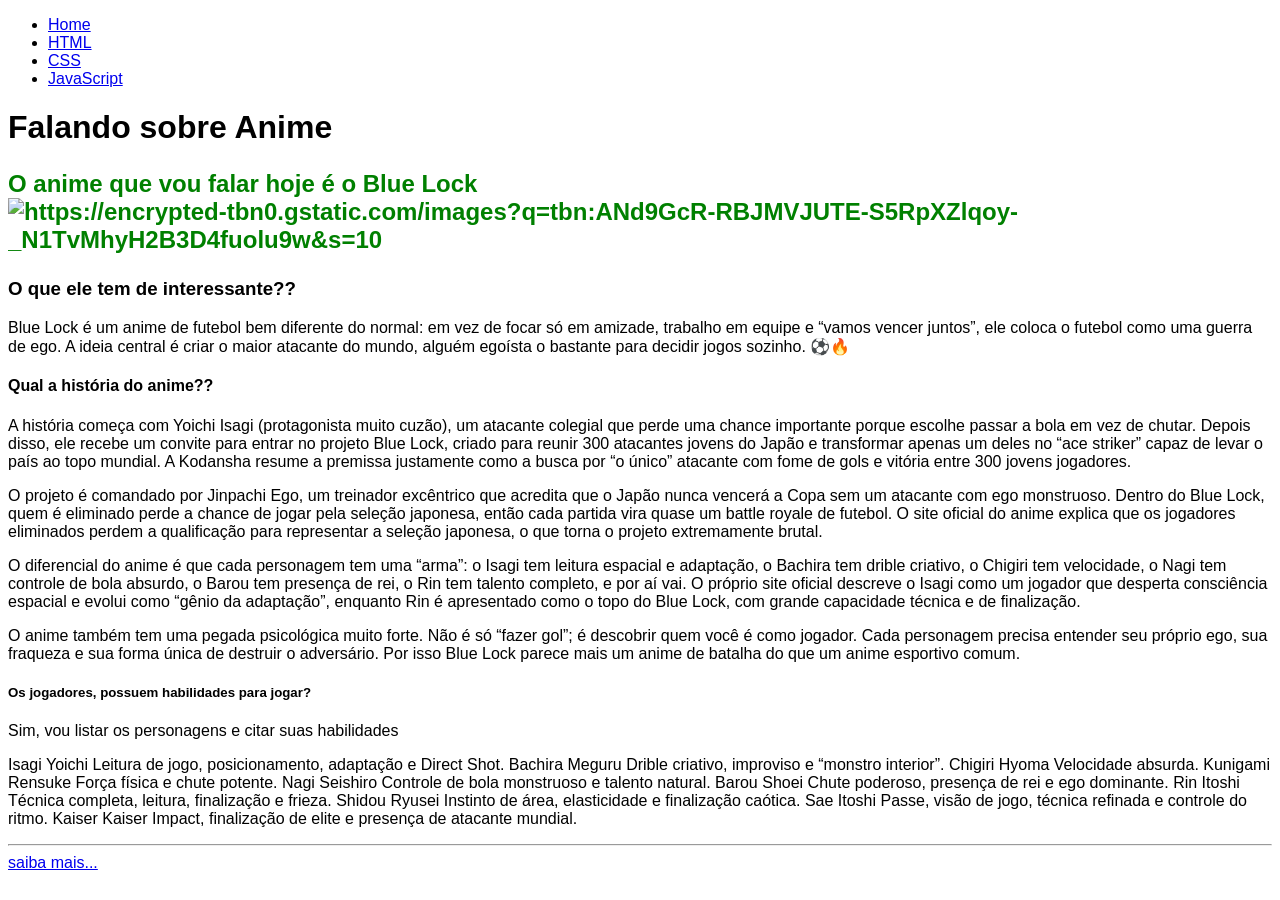
==== index.html @ 213f11fa "first commit" ====
<!DOCTYPE html>
<html lang="pt-br">
<head>
    <meta charset="UTF-8">
    <meta name="viewport" content="width=device-width, initial-scale=1.0">
    <style>
        body{
            background-color: white;
            font-family: 'Gill Sans', 'Gill Sans MT', Calibri, 'Trebuchet MS', sans-serif;
        }
        h1{
            color: black;

        }
        h2{
            color: green;
        }



    </style>
    <title>Anime</title>
</head>
<body>
    <nav>
        <ul>
            <li><a href="principal">Home</a></li>
            <li><a href="html">HTML</a></li>
            <li><a href="css">CSS</a></li>
            <li><a href="JavaScript">JavaScript</a></li>
        </ul>
    </nav>
    <div id="principal">
        
        <h1>Falando sobre Anime</h1>
        <h2>
                <p>
                    O anime que vou falar hoje é o Blue Lock 
                    <img src="https://encrypted-tbn0.gstatic.com/images?q=tbn:ANd9GcR-RBJMVJUTE-S5RpXZlqoy-_N1TvMhyH2B3D4fuolu9w&s=10" alt="https://encrypted-tbn0.gstatic.com/images?q=tbn:ANd9GcR-RBJMVJUTE-S5RpXZlqoy-_N1TvMhyH2B3D4fuolu9w&s=10">
                </p>
            </h2>
            <h3>O que ele tem de interessante??</h3>
            <p>
                Blue Lock é um anime de futebol bem diferente do normal: em vez de focar só em amizade, trabalho em equipe e “vamos vencer juntos”, ele coloca o futebol como uma guerra de ego. A ideia central é criar o maior atacante do mundo, alguém egoísta o bastante para decidir jogos sozinho. ⚽🔥
            </p>
            <h4>
                Qual a história do anime??
            </h4>
                <p>
                    A história começa com Yoichi Isagi (protagonista muito cuzão), um atacante colegial que perde uma chance importante porque escolhe passar a bola em vez de chutar. Depois disso, ele recebe um convite para entrar no projeto Blue Lock, criado para reunir 300 atacantes jovens do Japão e transformar apenas um deles no “ace striker” capaz de levar o país ao topo mundial. A Kodansha resume a premissa justamente como a busca por “o único” atacante com fome de gols e vitória entre 300 jovens jogadores.
                </p>
                <p>
                    O projeto é comandado por Jinpachi Ego, um treinador excêntrico que acredita que o Japão nunca vencerá a Copa sem um atacante com ego monstruoso. Dentro do Blue Lock, quem é eliminado perde a chance de jogar pela seleção japonesa, então cada partida vira quase um battle royale de futebol. O site oficial do anime explica que os jogadores eliminados perdem a qualificação para representar a seleção japonesa, o que torna o projeto extremamente brutal.
                </p>
                <p>
                    O diferencial do anime é que cada personagem tem uma “arma”: o Isagi tem leitura espacial e adaptação, o Bachira tem drible criativo, o Chigiri tem velocidade, o Nagi tem controle de bola absurdo, o Barou tem presença de rei, o Rin tem talento completo, e por aí vai. O próprio site oficial descreve o Isagi como um jogador que desperta consciência espacial e evolui como “gênio da adaptação”, enquanto Rin é apresentado como o topo do Blue Lock, com grande capacidade técnica e de finalização.
                </p>
                    <p>
                        O anime também tem uma pegada psicológica muito forte. Não é só “fazer gol”; é descobrir quem você é como jogador. Cada personagem precisa entender seu próprio ego, sua fraqueza e sua forma única de destruir o adversário. Por isso Blue Lock parece mais um anime de batalha do que um anime esportivo comum.
                    </p>
            <h5>
                Os jogadores, possuem habilidades para jogar?
            </h5>
                <p>
                    Sim, vou listar os personagens e citar suas habilidades
                </p>
                <p>
                    Isagi Yoichi
        Leitura de jogo, posicionamento, adaptação e Direct Shot.
        
        Bachira Meguru
        Drible criativo, improviso e “monstro interior”.
        
        Chigiri Hyoma
        Velocidade absurda.
        
        Kunigami Rensuke
        Força física e chute potente.
        
        Nagi Seishiro
        Controle de bola monstruoso e talento natural.
        
        Barou Shoei
        Chute poderoso, presença de rei e ego dominante.
        
        Rin Itoshi
        Técnica completa, leitura, finalização e frieza.
        
        Shidou Ryusei
        Instinto de área, elasticidade e finalização caótica.
        
        Sae Itoshi
        Passe, visão de jogo, técnica refinada e controle do ritmo.
        
        Kaiser
        Kaiser Impact, finalização de elite e presença de atacante mundial.
                </p>
</div>
<hr>
<div id="html">
    </div>
    <a href="index.html">saiba mais...</a>
</body>
</html>
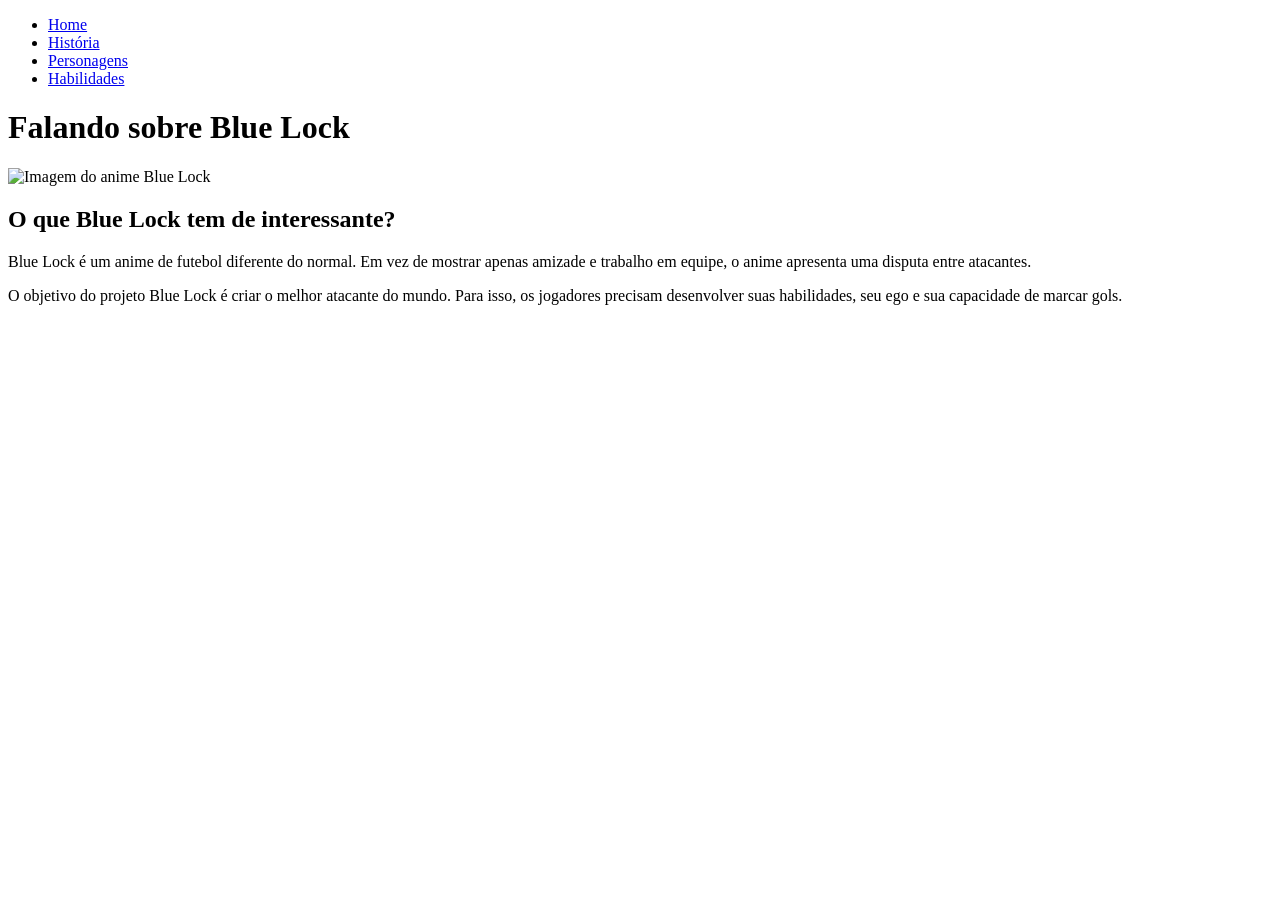
==== commit 10884172: "first commit" ====
--- a/index.html
+++ b/index.html
@@ -3,102 +3,45 @@
 <head>
     <meta charset="UTF-8">
     <meta name="viewport" content="width=device-width, initial-scale=1.0">
-    <style>
-        body{
-            background-color: white;
-            font-family: 'Gill Sans', 'Gill Sans MT', Calibri, 'Trebuchet MS', sans-serif;
-        }
-        h1{
-            color: black;
 
-        }
-        h2{
-            color: green;
-        }
+    <link rel="stylesheet" href="style.css">
 
+    <title>Blue Lock</title>
+</head>
 
+<body>
 
-    </style>
-    <title>Anime</title>
-</head>
-<body>
     <nav>
         <ul>
-            <li><a href="principal">Home</a></li>
-            <li><a href="html">HTML</a></li>
-            <li><a href="css">CSS</a></li>
-            <li><a href="JavaScript">JavaScript</a></li>
+            <li><a href="index.html">Home</a></li>
+            <li><a href="historia.html">História</a></li>
+            <li><a href="personagens.html">Personagens</a></li>
+            <li><a href="habilidades.html">Habilidades</a></li>
         </ul>
     </nav>
-    <div id="principal">
-        
-        <h1>Falando sobre Anime</h1>
-        <h2>
-                <p>
-                    O anime que vou falar hoje é o Blue Lock 
-                    <img src="https://encrypted-tbn0.gstatic.com/images?q=tbn:ANd9GcR-RBJMVJUTE-S5RpXZlqoy-_N1TvMhyH2B3D4fuolu9w&s=10" alt="https://encrypted-tbn0.gstatic.com/images?q=tbn:ANd9GcR-RBJMVJUTE-S5RpXZlqoy-_N1TvMhyH2B3D4fuolu9w&s=10">
-                </p>
-            </h2>
-            <h3>O que ele tem de interessante??</h3>
-            <p>
-                Blue Lock é um anime de futebol bem diferente do normal: em vez de focar só em amizade, trabalho em equipe e “vamos vencer juntos”, ele coloca o futebol como uma guerra de ego. A ideia central é criar o maior atacante do mundo, alguém egoísta o bastante para decidir jogos sozinho. ⚽🔥
-            </p>
-            <h4>
-                Qual a história do anime??
-            </h4>
-                <p>
-                    A história começa com Yoichi Isagi (protagonista muito cuzão), um atacante colegial que perde uma chance importante porque escolhe passar a bola em vez de chutar. Depois disso, ele recebe um convite para entrar no projeto Blue Lock, criado para reunir 300 atacantes jovens do Japão e transformar apenas um deles no “ace striker” capaz de levar o país ao topo mundial. A Kodansha resume a premissa justamente como a busca por “o único” atacante com fome de gols e vitória entre 300 jovens jogadores.
-                </p>
-                <p>
-                    O projeto é comandado por Jinpachi Ego, um treinador excêntrico que acredita que o Japão nunca vencerá a Copa sem um atacante com ego monstruoso. Dentro do Blue Lock, quem é eliminado perde a chance de jogar pela seleção japonesa, então cada partida vira quase um battle royale de futebol. O site oficial do anime explica que os jogadores eliminados perdem a qualificação para representar a seleção japonesa, o que torna o projeto extremamente brutal.
-                </p>
-                <p>
-                    O diferencial do anime é que cada personagem tem uma “arma”: o Isagi tem leitura espacial e adaptação, o Bachira tem drible criativo, o Chigiri tem velocidade, o Nagi tem controle de bola absurdo, o Barou tem presença de rei, o Rin tem talento completo, e por aí vai. O próprio site oficial descreve o Isagi como um jogador que desperta consciência espacial e evolui como “gênio da adaptação”, enquanto Rin é apresentado como o topo do Blue Lock, com grande capacidade técnica e de finalização.
-                </p>
-                    <p>
-                        O anime também tem uma pegada psicológica muito forte. Não é só “fazer gol”; é descobrir quem você é como jogador. Cada personagem precisa entender seu próprio ego, sua fraqueza e sua forma única de destruir o adversário. Por isso Blue Lock parece mais um anime de batalha do que um anime esportivo comum.
-                    </p>
-            <h5>
-                Os jogadores, possuem habilidades para jogar?
-            </h5>
-                <p>
-                    Sim, vou listar os personagens e citar suas habilidades
-                </p>
-                <p>
-                    Isagi Yoichi
-        Leitura de jogo, posicionamento, adaptação e Direct Shot.
-        
-        Bachira Meguru
-        Drible criativo, improviso e “monstro interior”.
-        
-        Chigiri Hyoma
-        Velocidade absurda.
-        
-        Kunigami Rensuke
-        Força física e chute potente.
-        
-        Nagi Seishiro
-        Controle de bola monstruoso e talento natural.
-        
-        Barou Shoei
-        Chute poderoso, presença de rei e ego dominante.
-        
-        Rin Itoshi
-        Técnica completa, leitura, finalização e frieza.
-        
-        Shidou Ryusei
-        Instinto de área, elasticidade e finalização caótica.
-        
-        Sae Itoshi
-        Passe, visão de jogo, técnica refinada e controle do ritmo.
-        
-        Kaiser
-        Kaiser Impact, finalização de elite e presença de atacante mundial.
-                </p>
-</div>
-<hr>
-<div id="html">
-    </div>
-    <a href="index.html">saiba mais...</a>
+
+    <main>
+        <h1>Falando sobre Blue Lock</h1>
+
+        <img
+            src="https://encrypted-tbn0.gstatic.com/images?q=tbn:ANd9GcR-RBJMVJUTE-S5RpXZlqoy-_N1TvMhyH2B3D4fuolu9w&s=10"
+            alt="Imagem do anime Blue Lock"
+        >
+
+        <h2>O que Blue Lock tem de interessante?</h2>
+
+        <p>
+            Blue Lock é um anime de futebol diferente do normal.
+            Em vez de mostrar apenas amizade e trabalho em equipe,
+            o anime apresenta uma disputa entre atacantes.
+        </p>
+
+        <p>
+            O objetivo do projeto Blue Lock é criar o melhor atacante
+            do mundo. Para isso, os jogadores precisam desenvolver
+            suas habilidades, seu ego e sua capacidade de marcar gols.
+        </p>
+    </main>
+
 </body>
 </html>
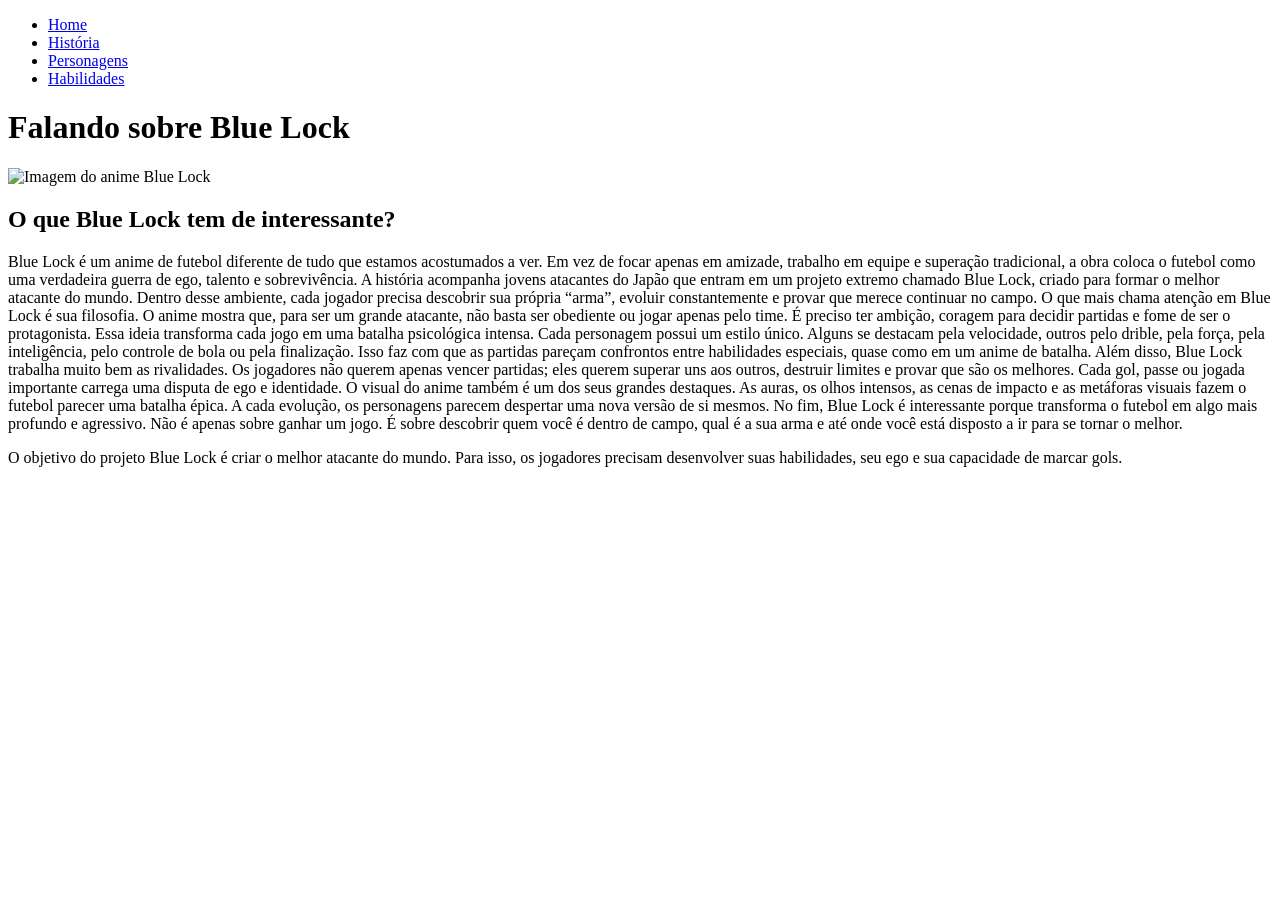
==== commit 3ffd56d1: "Enhance Blue Lock description in index.html Updated the description of the anime Blue Lock to provid" ====
--- a/index.html
+++ b/index.html
@@ -3,7 +3,7 @@
 <head>
     <meta charset="UTF-8">
     <meta name="viewport" content="width=device-width, initial-scale=1.0">
-
+    
     <link rel="stylesheet" href="style.css">
 
     <title>Blue Lock</title>
@@ -31,9 +31,19 @@
         <h2>O que Blue Lock tem de interessante?</h2>
 
         <p>
-            Blue Lock é um anime de futebol diferente do normal.
-            Em vez de mostrar apenas amizade e trabalho em equipe,
-            o anime apresenta uma disputa entre atacantes.
+            Blue Lock é um anime de futebol diferente de tudo que estamos acostumados a ver. Em vez de focar apenas em amizade, trabalho em equipe e superação tradicional, a obra coloca o futebol como uma verdadeira guerra de ego, talento e sobrevivência.
+
+A história acompanha jovens atacantes do Japão que entram em um projeto extremo chamado Blue Lock, criado para formar o melhor atacante do mundo. Dentro desse ambiente, cada jogador precisa descobrir sua própria “arma”, evoluir constantemente e provar que merece continuar no campo.
+
+O que mais chama atenção em Blue Lock é sua filosofia. O anime mostra que, para ser um grande atacante, não basta ser obediente ou jogar apenas pelo time. É preciso ter ambição, coragem para decidir partidas e fome de ser o protagonista. Essa ideia transforma cada jogo em uma batalha psicológica intensa.
+
+Cada personagem possui um estilo único. Alguns se destacam pela velocidade, outros pelo drible, pela força, pela inteligência, pelo controle de bola ou pela finalização. Isso faz com que as partidas pareçam confrontos entre habilidades especiais, quase como em um anime de batalha.
+
+Além disso, Blue Lock trabalha muito bem as rivalidades. Os jogadores não querem apenas vencer partidas; eles querem superar uns aos outros, destruir limites e provar que são os melhores. Cada gol, passe ou jogada importante carrega uma disputa de ego e identidade.
+
+O visual do anime também é um dos seus grandes destaques. As auras, os olhos intensos, as cenas de impacto e as metáforas visuais fazem o futebol parecer uma batalha épica. A cada evolução, os personagens parecem despertar uma nova versão de si mesmos.
+
+No fim, Blue Lock é interessante porque transforma o futebol em algo mais profundo e agressivo. Não é apenas sobre ganhar um jogo. É sobre descobrir quem você é dentro de campo, qual é a sua arma e até onde você está disposto a ir para se tornar o melhor.
         </p>
 
         <p>
@@ -44,4 +54,4 @@
     </main>
 
 </body>
-</html>+</html>
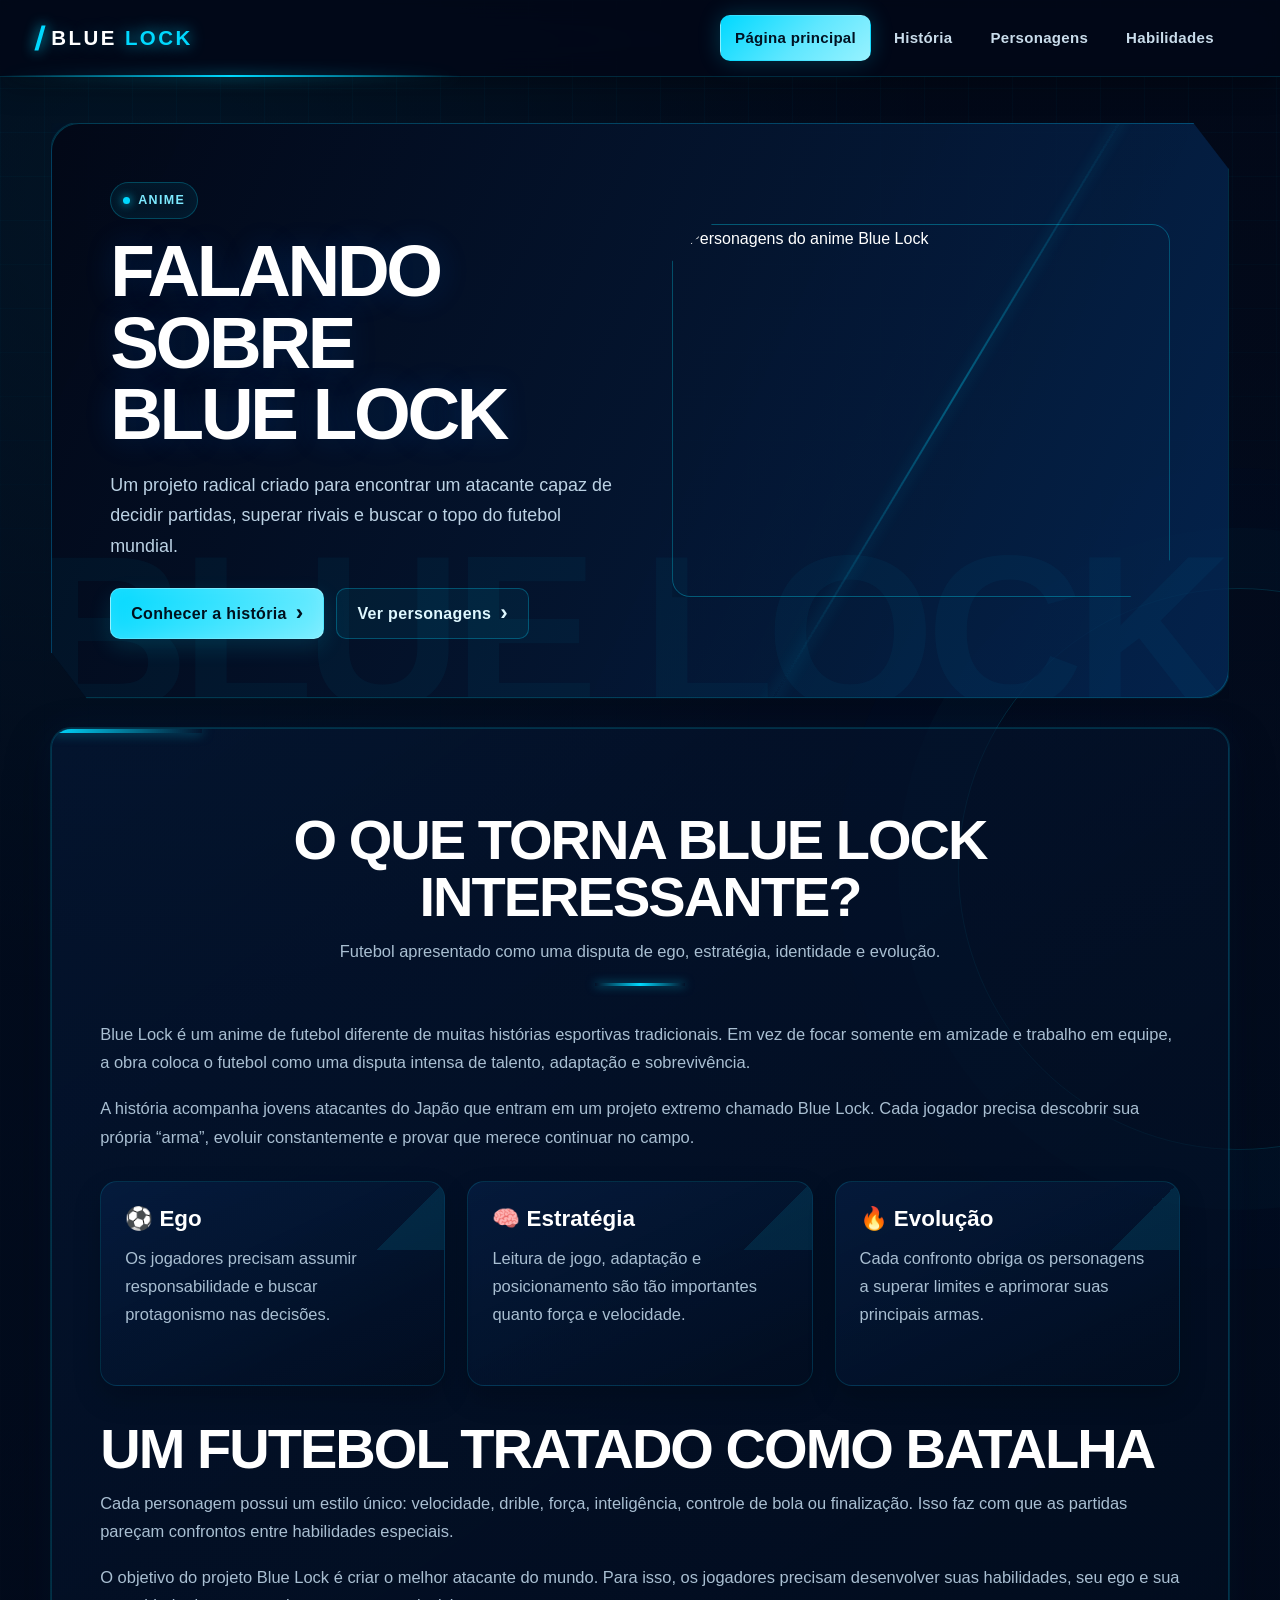
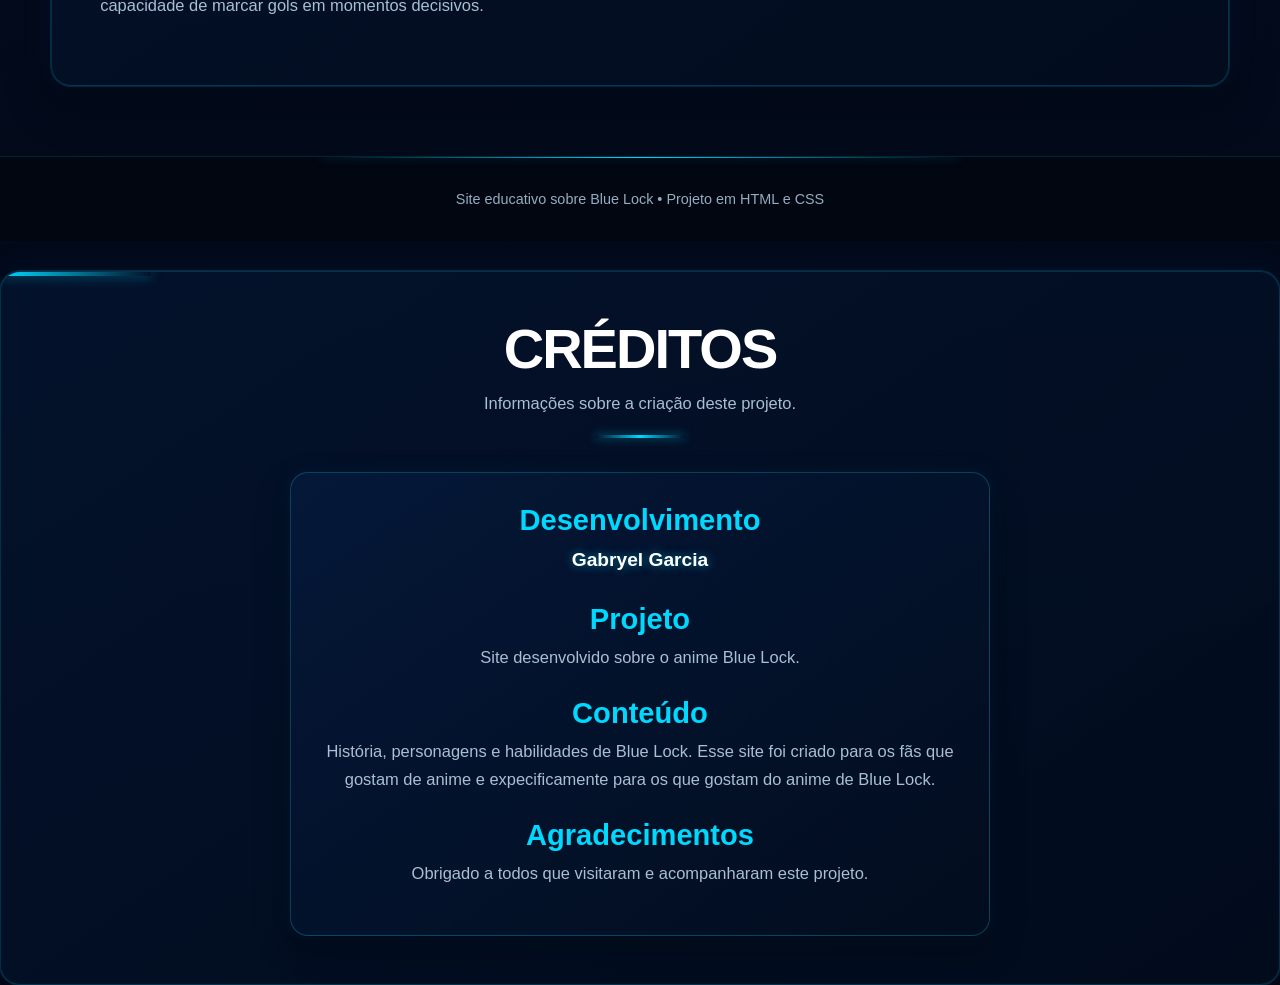
==== commit c289a936: "Add files via upload" ====
--- a/index.html
+++ b/index.html
@@ -1,57 +1,129 @@
 <!DOCTYPE html>
-<html lang="pt-br">
+<html lang="pt-BR">
 <head>
-    <meta charset="UTF-8">
-    <meta name="viewport" content="width=device-width, initial-scale=1.0">
-    
-    <link rel="stylesheet" href="style.css">
+  <meta charset="UTF-8">
+  <meta name="viewport" content="width=device-width, initial-scale=1.0">
+  <meta name="description" content="Site sobre Blue Lock: história, personagens e habilidades.">
+  <link rel="stylesheet" href="style.css">
+  <link rel="icon" href="logo.svg" type="image/svg+xml">
+  <title>Blue Lock | Home</title>
+</head>
+<body>
+  <a class="skip-link" href="#conteudo">Ir para o conteúdo</a>
 
-    <title>Blue Lock</title>
-</head>
+  <header class="site-header">
+    <div class="nav-container">
+      <a class="logo" href="index.html">BLUE <span>LOCK</span></a>
 
-<body>
+      <nav aria-label="Navegação principal">
+        <ul>
+          <li><a class="ativo" aria-current="page" href="index.html">Página principal</a></li>
+          <li><a href="historia.html">História</a></li>
+          <li><a href="personagens.html">Personagens</a></li>
+          <li><a href="habilidades.html">Habilidades</a></li>
+        </ul>
+      </nav>
+    </div>
+  </header>
 
-    <nav>
-        <ul>
-            <li><a href="index.html">Home</a></li>
-            <li><a href="historia.html">História</a></li>
-            <li><a href="personagens.html">Personagens</a></li>
-            <li><a href="habilidades.html">Habilidades</a></li>
-        </ul>
-    </nav>
-
-    <main>
+  <main id="conteudo">
+    <section class="hero">
+      <div>
+        <span class="badge">Anime</span>
         <h1>Falando sobre Blue Lock</h1>
-
-        <img
-            src="https://encrypted-tbn0.gstatic.com/images?q=tbn:ANd9GcR-RBJMVJUTE-S5RpXZlqoy-_N1TvMhyH2B3D4fuolu9w&s=10"
-            alt="Imagem do anime Blue Lock"
-        >
-
-        <h2>O que Blue Lock tem de interessante?</h2>
-
         <p>
-            Blue Lock é um anime de futebol diferente de tudo que estamos acostumados a ver. Em vez de focar apenas em amizade, trabalho em equipe e superação tradicional, a obra coloca o futebol como uma verdadeira guerra de ego, talento e sobrevivência.
-
-A história acompanha jovens atacantes do Japão que entram em um projeto extremo chamado Blue Lock, criado para formar o melhor atacante do mundo. Dentro desse ambiente, cada jogador precisa descobrir sua própria “arma”, evoluir constantemente e provar que merece continuar no campo.
-
-O que mais chama atenção em Blue Lock é sua filosofia. O anime mostra que, para ser um grande atacante, não basta ser obediente ou jogar apenas pelo time. É preciso ter ambição, coragem para decidir partidas e fome de ser o protagonista. Essa ideia transforma cada jogo em uma batalha psicológica intensa.
-
-Cada personagem possui um estilo único. Alguns se destacam pela velocidade, outros pelo drible, pela força, pela inteligência, pelo controle de bola ou pela finalização. Isso faz com que as partidas pareçam confrontos entre habilidades especiais, quase como em um anime de batalha.
-
-Além disso, Blue Lock trabalha muito bem as rivalidades. Os jogadores não querem apenas vencer partidas; eles querem superar uns aos outros, destruir limites e provar que são os melhores. Cada gol, passe ou jogada importante carrega uma disputa de ego e identidade.
-
-O visual do anime também é um dos seus grandes destaques. As auras, os olhos intensos, as cenas de impacto e as metáforas visuais fazem o futebol parecer uma batalha épica. A cada evolução, os personagens parecem despertar uma nova versão de si mesmos.
-
-No fim, Blue Lock é interessante porque transforma o futebol em algo mais profundo e agressivo. Não é apenas sobre ganhar um jogo. É sobre descobrir quem você é dentro de campo, qual é a sua arma e até onde você está disposto a ir para se tornar o melhor.
+          Um projeto radical criado para encontrar um atacante capaz de decidir partidas,
+          superar rivais e buscar o topo do futebol mundial.
         </p>
 
-        <p>
-            O objetivo do projeto Blue Lock é criar o melhor atacante
-            do mundo. Para isso, os jogadores precisam desenvolver
-            suas habilidades, seu ego e sua capacidade de marcar gols.
-        </p>
-    </main>
+        <div class="cta-row">
+          <a class="botao" href="historia.html">Conhecer a história</a>
+          <a class="botao secundario" href="personagens.html">Ver personagens</a>
+        </div>
+      </div>
 
+      <img
+        src="https://encrypted-tbn0.gstatic.com/images?q=tbn:ANd9GcR-RBJMVJUTE-S5RpXZlqoy-_N1TvMhyH2B3D4fuolu9w&s=10"
+        alt="Personagens do anime Blue Lock"
+      >
+    </section>
+
+    <section class="content-card">
+      <div class="page-heading">
+        <h2>O que torna Blue Lock interessante?</h2>
+        <p>Futebol apresentado como uma disputa de ego, estratégia, identidade e evolução.</p>
+      </div>
+
+      <p>
+        Blue Lock é um anime de futebol diferente de muitas histórias esportivas tradicionais.
+        Em vez de focar somente em amizade e trabalho em equipe, a obra coloca o futebol como
+        uma disputa intensa de talento, adaptação e sobrevivência.
+      </p>
+
+      <p>
+        A história acompanha jovens atacantes do Japão que entram em um projeto extremo chamado
+        Blue Lock. Cada jogador precisa descobrir sua própria “arma”, evoluir constantemente e
+        provar que merece continuar no campo.
+      </p>
+
+      <div class="section-grid">
+        <article class="feature-card">
+          <h2>⚽ Ego</h2>
+          <p>Os jogadores precisam assumir responsabilidade e buscar protagonismo nas decisões.</p>
+        </article>
+
+        <article class="feature-card">
+          <h2>🧠 Estratégia</h2>
+          <p>Leitura de jogo, adaptação e posicionamento são tão importantes quanto força e velocidade.</p>
+        </article>
+
+        <article class="feature-card">
+          <h2>🔥 Evolução</h2>
+          <p>Cada confronto obriga os personagens a superar limites e aprimorar suas principais armas.</p>
+        </article>
+      </div>
+
+      <h2>Um futebol tratado como batalha</h2>
+      <p>
+        Cada personagem possui um estilo único: velocidade, drible, força, inteligência,
+        controle de bola ou finalização. Isso faz com que as partidas pareçam confrontos
+        entre habilidades especiais.
+      </p>
+
+      <p>
+        O objetivo do projeto Blue Lock é criar o melhor atacante do mundo. Para isso,
+        os jogadores precisam desenvolver suas habilidades, seu ego e sua capacidade
+        de marcar gols em momentos decisivos.
+      </p>
+    </section>
+  </main>
+
+  <footer class="site-footer">
+    <p>Site educativo sobre Blue Lock • Projeto em HTML e CSS</p>
+  </footer>
 </body>
 </html>
+
+<section class="content-card creditos">
+    <div class="page-heading">
+        <h1>Créditos</h1>
+        <p>Informações sobre a criação deste projeto.</p>
+    </div>
+
+    <div class="creditos-box">
+        <h2>Desenvolvimento</h2>
+        <p><strong>Gabryel Garcia</strong></p>
+
+        <h2>Projeto</h2>
+        <p>Site desenvolvido sobre o anime Blue Lock.</p>
+
+        <h2>Conteúdo</h2>
+        <p>História, personagens e habilidades de Blue Lock.
+          Esse site foi criado para os fãs que gostam de anime e expecificamente para os que gostam do anime de Blue Lock.
+
+        <h2>Agradecimentos</h2>
+        <p>
+            Obrigado a todos que visitaram e acompanharam este projeto.
+        </p>
+    </div>
+</section>
--- a/style.css
+++ b/style.css
@@ -0,0 +1,944 @@
+:root {
+  /* Paleta e tons */
+  --azul-950: #020817;
+  --azul-900: #04152f;
+  --azul-850: #061b3d;
+  --azul-800: #082a5b;
+  --azul-700: #0757a8;
+  --azul-600: #0077ff;
+  --ciano: #00d9ff;
+  --ciano-claro: #7de9ff;
+  --branco: #f7fbff;
+  --texto: #e8f4ff;
+  --texto-suave: #a9bfd2;
+  --amarelo: #f5d90a;
+
+  /* Tokens semânticos (aliases para facilitar manutenção) */
+  --color-primary: var(--ciano);
+  --color-primary-weak: rgba(0, 217, 255, .15);
+  --border-default: rgba(0, 217, 255, .16);
+  --border-strong: rgba(0, 217, 255, .22);
+  --bg-glass: rgba(6, 27, 61, .74);
+  --bg-glass-strong: rgba(3, 15, 35, .9);
+  --text-muted: var(--texto-suave);
+  --radius-lg: 20px;
+  --shadow-neon: 0 0 0 1px rgba(0, 217, 255, .15),
+                 0 18px 45px rgba(0, 0, 0, .35),
+                 0 0 35px rgba(0, 119, 255, .08);
+
+  /* Legacy / compatibility variables (mantidos para transição) */
+  --borda: var(--border-strong);
+  --glass: var(--bg-glass);
+  --glass-forte: var(--bg-glass-strong);
+  --sombra-neon: var(--shadow-neon);
+  --raio: var(--radius-lg);
+  /* Variantes de ciano/azul com opacidades usadas frequentemente */
+  --ciano-035: rgba(0, 217, 255, .035);
+  --ciano-045: rgba(0, 217, 255, .045);
+  --ciano-05: rgba(0, 217, 255, .05);
+  --ciano-06: rgba(0, 217, 255, .06);
+  --ciano-07: rgba(0, 217, 255, .07);
+  --ciano-08: rgba(0, 217, 255, .08);
+  --ciano-10: rgba(0, 217, 255, .10);
+  --ciano-12: rgba(0, 217, 255, .12);
+  --ciano-14: rgba(0, 217, 255, .14);
+  --ciano-15: rgba(0, 217, 255, .15);
+  --ciano-16: rgba(0, 217, 255, .16);
+  --ciano-20: rgba(0, 217, 255, .20);
+  --ciano-22: rgba(0, 217, 255, .22);
+  --ciano-23: rgba(0, 217, 255, .23);
+  --ciano-25: rgba(0, 217, 255, .25);
+  --ciano-28: rgba(0, 217, 255, .28);
+  --ciano-33: rgba(0, 217, 255, .33);
+  --ciano-35: rgba(0, 217, 255, .35);
+  --ciano-42: rgba(0, 217, 255, .42);
+  --ciano-45: rgba(0, 217, 255, .45);
+  --ciano-50: rgba(0, 217, 255, .50);
+  --blue-012: rgba(0, 119, 255, .012);
+  --blue-017: rgba(0, 119, 255, .017);
+  --blue-04: rgba(0, 119, 255, .04);
+  --blue-06: rgba(0, 119, 255, .06);
+  --blue-08: rgba(0, 119, 255, .08);
+  --blue-14: rgba(0, 119, 255, .14);
+  /* Pequenas variantes adicionais usadas */
+  --ciano-015: rgba(0, 217, 255, .015);
+  --ciano-03: rgba(0, 217, 255, .03);
+  --ciano-80: rgba(0, 217, 255, .8);
+  --blue-18: rgba(0, 119, 255, .18);
+  --blue-10: rgba(0, 119, 255, .10);
+  --ciano-025: rgba(0, 217, 255, .025);
+  --ciano-36: rgba(0, 217, 255, .36);
+  --ciano-70: rgba(0, 217, 255, .7);
+  --ciano-18: rgba(0, 217, 255, .18);
+}
+
+* {
+  margin: 0;
+  padding: 0;
+  box-sizing: border-box;
+}
+
+html {
+  scroll-behavior: smooth;
+}
+
+body {
+  min-height: 100vh;
+  overflow-x: hidden;
+  font-family: Inter, "Segoe UI", Arial, Helvetica, sans-serif;
+  line-height: 1.7;
+  color: var(--texto);
+  background:
+    linear-gradient(rgba(2, 8, 23, 0.65), rgba(2, 8, 23, 0.65)),
+    url("https://encrypted-tbn0.gstatic.com/images?q=tbn:ANd9GcRU1KgPgOFNetHVyniQoZrc2w89Bd7_BgSTp_655dyOSA&s=10") center center/contain no-repeat fixed,
+    radial-gradient(circle at 12% 8%, var(--ciano-16), transparent 30%),
+    radial-gradient(circle at 90% 22%, var(--blue-017), transparent 34%),
+    linear-gradient(180deg, #020817 0%, #031329 45%, #020817 100%);
+  background-color: #020817;
+}
+
+/* Grade técnica de fundo, inspirada em HUD de anime esportivo */
+body::before {
+  content: "";
+  position: fixed;
+  inset: 0;
+  z-index: -2;
+  pointer-events: none;
+  background-image:
+    linear-gradient(var(--ciano-035) 1px, transparent 1px),
+    linear-gradient(90deg, var(--ciano-035) 1px, transparent 1px);
+  background-size: 44px 44px;
+  mask-image: linear-gradient(to bottom, rgba(0,0,0,.9), transparent 88%);
+}
+
+body::after {
+  content: "";
+  position: fixed;
+  width: 560px;
+  height: 560px;
+  right: -240px;
+  bottom: -250px;
+  z-index: -1;
+  border: 1px solid var(--ciano-15);
+  border-radius: 50%;
+  box-shadow:
+    0 0 0 60px var(--ciano-015),
+    0 0 0 120px var(--blue-012);
+  pointer-events: none;
+}
+
+img {
+  display: block;
+  max-width: 100%;
+}
+
+a {
+  color: inherit;
+}
+
+.skip-link {
+  position: absolute;
+  top: -60px;
+  left: 14px;
+  z-index: 9999;
+  padding: 10px 14px;
+  border: 1px solid var(--borda);
+  border-radius: 10px;
+  color: white;
+  background: #001b35;
+  text-decoration: none;
+}
+
+.skip-link:focus {
+  top: 12px;
+}
+
+/* HEADER */
+.site-header {
+  position: sticky;
+  top: 0;
+  z-index: 1000;
+  background: rgba(2, 8, 23, .86);
+  backdrop-filter: blur(16px) saturate(140%);
+  border-bottom: 1px solid var(--ciano-16);
+  box-shadow: 0 8px 30px rgba(0, 0, 0, .28);
+}
+
+/* Fallback para navegadores sem suporte a `backdrop-filter` */
+@supports not (backdrop-filter: blur(1px)) {
+  .site-header {
+    background: rgba(2, 8, 23, .95);
+  }
+}
+
+.site-header::after {
+  content: "";
+  position: absolute;
+  left: 0;
+  bottom: -1px;
+  width: 36%;
+  height: 2px;
+  background: linear-gradient(90deg, transparent, var(--ciano), transparent);
+  filter: drop-shadow(0 0 7px var(--ciano));
+}
+
+.nav-container {
+  width: min(1180px, 92%);
+  min-height: 76px;
+  margin: 0 auto;
+  display: flex;
+  align-items: center;
+  justify-content: space-between;
+  gap: 28px;
+}
+
+.logo {
+  position: relative;
+  color: white;
+  font-family: "Arial Black", Impact, sans-serif;
+  font-size: 1.28rem;
+  font-weight: 900;
+  letter-spacing: .12em;
+  text-decoration: none;
+  white-space: nowrap;
+  text-shadow: 0 0 18px var(--ciano-22);
+}
+
+.logo span {
+  color: var(--ciano);
+  text-shadow: 0 0 15px var(--ciano-80);
+}
+
+.logo::before {
+  content: "";
+  position: absolute;
+  left: -13px;
+  top: 50%;
+  width: 4px;
+  height: 25px;
+  transform: translateY(-50%) skewX(-16deg);
+  background: var(--ciano);
+  box-shadow: 0 0 12px var(--ciano);
+}
+
+nav ul {
+  display: flex;
+  align-items: center;
+  justify-content: center;
+  flex-wrap: wrap;
+  gap: 8px;
+  list-style: none;
+}
+
+nav a {
+  position: relative;
+  display: inline-flex;
+  align-items: center;
+  min-height: 43px;
+  padding: 9px 14px;
+  overflow: hidden;
+  border: 1px solid transparent;
+  border-radius: 10px;
+  color: #c9dceb;
+  font-size: .94rem;
+  font-weight: 800;
+  letter-spacing: .02em;
+  text-decoration: none;
+  transition: .22s ease;
+}
+
+/* Acessibilidade: foco visível consistente */
+nav a:focus-visible {
+  outline: 3px solid var(--ciano-18);
+  outline-offset: 3px;
+  box-shadow: 0 0 18px var(--ciano-08);
+}
+
+nav a::after {
+  content: "";
+  position: absolute;
+  left: 16%;
+  right: 16%;
+  bottom: 4px;
+  height: 2px;
+  transform: scaleX(0);
+  background: var(--ciano);
+  box-shadow: 0 0 9px var(--ciano);
+  transition: .22s ease;
+}
+
+nav a:hover,
+nav a:focus-visible {
+  color: white;
+  border-color: var(--ciano-20);
+  background: var(--ciano-07);
+  outline: none;
+}
+
+nav a:hover::after,
+nav a:focus-visible::after {
+  transform: scaleX(1);
+}
+
+nav a.ativo {
+  color: #001122;
+  background:
+    linear-gradient(135deg, var(--ciano) 0%, #5fe7ff 55%, #97f2ff 100%);
+  border-color: transparent;
+  box-shadow: 0 0 22px var(--ciano-22);
+}
+
+nav a.ativo::after {
+  display: none;
+}
+
+main {
+  width: min(1180px, 92%);
+  margin: 46px auto 70px;
+}
+
+/* HERO */
+.hero {
+  position: relative;
+  display: grid;
+  grid-template-columns: 1.02fr .98fr;
+  align-items: center;
+  gap: 44px;
+  min-height: 500px;
+  padding: clamp(30px, 5vw, 58px);
+  overflow: hidden;
+  color: white;
+  background:
+    linear-gradient(115deg, rgba(2, 8, 23, .98) 0%, rgba(4, 21, 47, .95) 50%, rgba(4, 40, 86, .83) 100%);
+  border: 1px solid var(--ciano-23);
+  border-radius: 28px;
+  clip-path: polygon(0 0, 97% 0, 100% 8%, 100% 100%, 3% 100%, 0 92%);
+  box-shadow: var(--sombra-neon);
+}
+
+.hero::before {
+  content: "BLUE LOCK";
+  position: absolute;
+  left: -20px;
+  bottom: -43px;
+  z-index: 0;
+  color: var(--ciano-045);
+  font-family: "Arial Black", Impact, sans-serif;
+  font-size: clamp(6rem, 17vw, 14rem);
+  font-weight: 900;
+  line-height: 1;
+  letter-spacing: -.04em;
+  white-space: nowrap;
+  pointer-events: none;
+}
+
+.hero::after {
+  content: "";
+  position: absolute;
+  top: -110px;
+  right: 23%;
+  width: 2px;
+  height: 760px;
+  transform: rotate(31deg);
+  background: linear-gradient(transparent, var(--ciano), transparent);
+  opacity: .35;
+  box-shadow: 0 0 14px var(--ciano);
+}
+
+.hero > * {
+  position: relative;
+  z-index: 2;
+}
+
+.hero h1 {
+  max-width: 760px;
+  margin-bottom: 20px;
+  color: white;
+  font-family: "Arial Black", Impact, "Segoe UI", sans-serif;
+  font-size: clamp(2.5rem, 5.7vw, 5rem);
+  line-height: .98;
+  letter-spacing: -.045em;
+  text-transform: uppercase;
+  text-wrap: balance;
+  text-shadow: 0 0 30px var(--blue-18);
+}
+
+.hero p {
+  max-width: 62ch;
+  color: #bcd2e4;
+  font-size: clamp(1rem, 2vw, 1.12rem);
+}
+
+.hero img {
+  width: 100%;
+  aspect-ratio: 4 / 3;
+  object-fit: cover;
+  object-position: center;
+  border: 1px solid var(--ciano-33);
+  border-radius: 18px;
+  clip-path: polygon(8% 0, 100% 0, 100% 90%, 92% 100%, 0 100%, 0 10%);
+  box-shadow:
+    0 20px 45px rgba(0, 0, 0, .45),
+    0 0 28px var(--blue-14);
+  filter: contrast(1.06) saturate(1.08);
+  transition: transform .4s ease, filter .4s ease;
+}
+
+.hero img:hover {
+  transform: scale(1.025);
+  filter: contrast(1.1) saturate(1.17);
+}
+
+.badge {
+  display: inline-flex;
+  align-items: center;
+  gap: 8px;
+  margin-bottom: 16px;
+  padding: 7px 12px;
+  border: 1px solid var(--ciano-25);
+  border-radius: 999px;
+  color: var(--ciano-claro);
+  background: var(--ciano-06);
+  font-size: .78rem;
+  font-weight: 900;
+  letter-spacing: .11em;
+  text-transform: uppercase;
+  box-shadow: inset 0 0 18px var(--ciano-03);
+}
+
+.badge::before {
+  content: "";
+  width: 7px;
+  height: 7px;
+  border-radius: 50%;
+  background: var(--ciano);
+  box-shadow: 0 0 10px var(--ciano);
+}
+
+/* CONTEÚDO */
+.content-card {
+  position: relative;
+  margin-top: 30px;
+  padding: clamp(26px, 4.5vw, 48px);
+  overflow: hidden;
+  background:
+    linear-gradient(145deg, rgba(6, 27, 61, .50), rgba(2, 13, 31, .72));
+  border: 1px solid rgba(0, 217, 255, .18);
+  border-radius: var(--raio);
+  box-shadow: var(--sombra-neon);
+}
+
+.content-card::before {
+  content: "";
+  position: absolute;
+  top: 0;
+  left: 0;
+  width: 150px;
+  height: 4px;
+  background: linear-gradient(90deg, var(--ciano), transparent);
+  box-shadow: 0 0 12px var(--ciano-50);
+}
+
+.page-heading {
+  position: relative;
+  margin-bottom: 34px;
+  text-align: center;
+}
+
+.page-heading::after {
+  content: "";
+  display: block;
+  width: 90px;
+  height: 3px;
+  margin: 18px auto 0;
+  background: linear-gradient(90deg, transparent, var(--ciano), transparent);
+  box-shadow: 0 0 10px var(--ciano-50);
+}
+
+.page-heading h1,
+.page-heading h2,
+.content-card > h1,
+.content-card > h2 {
+  margin-bottom: 12px;
+  color: white;
+  font-family: "Arial Black", Impact, sans-serif;
+  font-size: clamp(2.05rem, 4.5vw, 3.5rem);
+  line-height: 1.02;
+  letter-spacing: -.035em;
+  text-transform: uppercase;
+}
+
+.page-heading p {
+  max-width: 70ch;
+  margin: 0 auto;
+  color: var(--texto-suave);
+}
+
+h2 {
+  margin: 34px 0 12px;
+  color: var(--ciano-claro);
+  font-size: clamp(1.35rem, 2.5vw, 1.82rem);
+  line-height: 1.2;
+}
+
+h3 {
+  margin: 21px 0 7px;
+  color: #a7eaff;
+  font-size: 1.08rem;
+}
+
+p {
+  margin-bottom: 18px;
+  color: var(--texto-suave);
+  font-size: 1.03rem;
+}
+
+/* HOME CARDS */
+.section-grid,
+.personagens-grid {
+  display: grid;
+  gap: 22px;
+}
+
+.section-grid {
+  grid-template-columns: repeat(3, minmax(0, 1fr));
+  margin-top: 30px;
+}
+
+.feature-card {
+  position: relative;
+  min-height: 205px;
+  padding: 24px;
+  overflow: hidden;
+  background:
+    linear-gradient(155deg, rgba(8, 42, 91, .40), rgba(2, 13, 31, .68));
+  border: 1px solid rgba(0, 217, 255, .15);
+  border-radius: 17px;
+  box-shadow: 0 12px 28px rgba(0, 0, 0, .20);
+  transition: transform .25s ease, border-color .25s ease, box-shadow .25s ease;
+}
+
+.feature-card::before {
+  content: "";
+  position: absolute;
+  top: 0;
+  right: 0;
+  width: 68px;
+  height: 68px;
+  background:
+    linear-gradient(135deg, transparent 50%, var(--ciano-10) 50%);
+}
+
+.feature-card:hover {
+  transform: translateY(-7px);
+  border-color: var(--ciano-42);
+  box-shadow:
+    0 18px 38px rgba(0, 0, 0, .30),
+    0 0 25px var(--blue-08);
+}
+
+.feature-card h2 {
+  margin-top: 0;
+  color: white;
+  font-size: 1.4rem;
+}
+
+.feature-card p {
+  margin-bottom: 0;
+}
+
+/* BOTÕES */
+.cta-row {
+  display: flex;
+  flex-wrap: wrap;
+  gap: 12px;
+  margin-top: 27px;
+}
+
+.botao {
+  position: relative;
+  display: inline-flex;
+  align-items: center;
+  justify-content: center;
+  min-height: 48px;
+  padding: 11px 20px;
+  overflow: hidden;
+  color: #00111e;
+  font-weight: 900;
+  letter-spacing: .02em;
+  text-decoration: none;
+  background: linear-gradient(135deg, var(--ciano), #77edff);
+  border: 1px solid rgba(255,255,255,.28);
+  border-radius: 10px;
+  box-shadow:
+    0 8px 22px var(--ciano-14),
+    inset 0 0 18px rgba(255,255,255,.12);
+  transition: transform .2s ease, box-shadow .2s ease, filter .2s ease;
+}
+
+.botao::after {
+  content: "›";
+  margin-left: 9px;
+  font-size: 1.4rem;
+  line-height: 1;
+  transition: transform .2s ease;
+}
+
+.botao:hover,
+.botao:focus-visible {
+  transform: translateY(-3px);
+  box-shadow: 0 13px 28px var(--ciano-22);
+  filter: brightness(1.06);
+  outline: none;
+}
+
+/* Acessibilidade: foco em botões chamativo e consistente */
+.botao:focus-visible {
+  outline: 3px solid var(--ciano-18);
+  outline-offset: 3px;
+}
+
+.botao:hover::after {
+  transform: translateX(4px);
+}
+
+.botao.secundario {
+  color: #dff8ff;
+  background: var(--ciano-06);
+  border: 1px solid var(--ciano-28);
+  box-shadow: none;
+}
+
+/* PERSONAGENS */
+.personagens-grid {
+  grid-template-columns: repeat(2, minmax(0, 1fr));
+}
+
+.personagem-card {
+  position: relative;
+  overflow: hidden;
+  background:
+    linear-gradient(150deg, rgba(6, 27, 61, .55), rgba(2, 13, 31, .78));
+  border: 1px solid rgba(0, 217, 255, .16);
+  border-radius: 20px;
+  box-shadow: 0 14px 35px rgba(0,0,0,.28);
+  transition: transform .28s ease, border-color .28s ease, box-shadow .28s ease;
+}
+
+.personagem-card::after {
+  content: "";
+  position: absolute;
+  inset: 0;
+  pointer-events: none;
+  border-radius: inherit;
+  background: linear-gradient(120deg, transparent 64%, var(--ciano-05));
+}
+
+.personagem-card:hover {
+  transform: translateY(-8px);
+  border-color: var(--ciano-45);
+  box-shadow:
+    0 20px 42px rgba(0,0,0,.36),
+    0 0 28px var(--blue-10);
+}
+
+.personagem-card img {
+  width: 100%;
+  height: 345px;
+  object-fit: cover;
+  background: #061a40;
+  filter: saturate(.92) contrast(1.05);
+  transition: transform .45s ease, filter .45s ease;
+}
+
+.personagem-card:hover img {
+  transform: scale(1.045);
+  filter: saturate(1.08) contrast(1.08);
+}
+
+.personagem-card .conteudo {
+  position: relative;
+  z-index: 2;
+  padding: 25px;
+  border-top: 1px solid var(--ciano-10);
+}
+
+.personagem-card h2 {
+  margin-top: 0;
+  margin-bottom: 12px;
+  color: white;
+  font-family: "Arial Black", Impact, sans-serif;
+  letter-spacing: -.01em;
+}
+
+.personagem-card h2::after {
+  content: "";
+  display: block;
+  width: 44px;
+  height: 3px;
+  margin-top: 9px;
+  background: var(--ciano);
+  box-shadow: 0 0 10px var(--ciano-70);
+}
+
+.personagem-card p:last-child {
+  margin-bottom: 0;
+}
+
+/* HABILIDADES */
+.habilidades-lista {
+  display: grid;
+  gap: 15px;
+}
+
+.habilidade-card {
+  overflow: hidden;
+  background:
+    linear-gradient(145deg, rgba(5, 24, 54, .50), rgba(2, 12, 28, .74));
+  border: 1px solid rgba(0, 217, 255, .14);
+  border-radius: 15px;
+  box-shadow: 0 10px 24px rgba(0, 0, 0, .20);
+  transition: border-color .22s ease, box-shadow .22s ease;
+}
+
+.habilidade-card:hover,
+.habilidade-card[open] {
+  border-color: var(--ciano-36);
+  box-shadow:
+    0 12px 30px rgba(0, 0, 0, .28),
+    0 0 20px rgba(0, 119, 255, .06);
+}
+
+.habilidade-card summary {
+  cursor: pointer;
+  list-style: none;
+  padding: 20px 23px;
+  color: #eafaff;
+  font-family: "Arial Black", Impact, sans-serif;
+  font-size: 1.18rem;
+  letter-spacing: .015em;
+  background:
+    linear-gradient(90deg, var(--ciano-06), transparent 70%);
+  transition: color .2s ease, background .2s ease;
+}
+
+.habilidade-card summary::-webkit-details-marker {
+  display: none;
+}
+
+.habilidade-card summary::after {
+  content: "+";
+  float: right;
+  color: var(--ciano);
+  font-family: Arial, sans-serif;
+  font-size: 1.55rem;
+  font-weight: 400;
+  line-height: 1;
+  text-shadow: 0 0 9px var(--ciano-70);
+}
+
+.habilidade-card[open] summary {
+  color: var(--ciano-claro);
+  background:
+    linear-gradient(90deg, var(--ciano-10), transparent 75%);
+  border-bottom: 1px solid var(--ciano-10);
+}
+
+.habilidade-card[open] summary::after {
+  content: "–";
+}
+
+.habilidade-card .conteudo {
+  padding: 5px 23px 23px;
+}
+
+.habilidade-card .destaque {
+  margin-top: 18px;
+  padding: 14px 16px;
+  color: #dffaff;
+  font-weight: 800;
+  background:
+    linear-gradient(90deg, var(--ciano-12), var(--blue-04));
+  border-left: 4px solid var(--ciano);
+  border-radius: 8px;
+  box-shadow: inset 0 0 22px var(--ciano-025);
+}
+
+/* HISTÓRIA */
+.story p:first-of-type::first-letter {
+  float: left;
+  margin: 7px 10px 0 0;
+  color: var(--ciano);
+  font-family: "Arial Black", Impact, sans-serif;
+  font-size: 4rem;
+  font-weight: 900;
+  line-height: .78;
+  text-shadow: 0 0 14px var(--ciano-35);
+}
+
+/* FOOTER */
+.site-footer {
+  position: relative;
+  margin-top: 58px;
+  padding: 30px 20px;
+  overflow: hidden;
+  color: #acc4d8;
+  text-align: center;
+  background: #010611;
+  border-top: 1px solid var(--ciano-14);
+}
+
+.site-footer::before {
+  content: "";
+  position: absolute;
+  top: 0;
+  left: 25%;
+  width: 50%;
+  height: 1px;
+  background: linear-gradient(90deg, transparent, var(--ciano), transparent);
+  box-shadow: 0 0 10px var(--ciano-50);
+}
+
+.site-footer p {
+  margin: 0;
+  color: #94adc1;
+  font-size: .9rem;
+}
+
+::selection {
+  color: #001018;
+  background: var(--ciano);
+}
+
+/* RESPONSIVO */
+@media (max-width: 920px) {
+  .nav-container {
+    flex-direction: column;
+    justify-content: center;
+    padding: 13px 0;
+  }
+
+  .hero {
+    grid-template-columns: 1fr;
+    gap: 30px;
+    min-height: auto;
+  }
+
+  .hero img {
+    max-height: 440px;
+  }
+
+  .section-grid,
+  .personagens-grid {
+    grid-template-columns: 1fr;
+  }
+
+  .personagem-card img {
+    height: 410px;
+  }
+}
+
+@media (max-width: 650px) {
+  main {
+    width: 94%;
+    margin-top: 26px;
+  }
+
+  .logo {
+    font-size: 1.08rem;
+  }
+
+  nav ul {
+    gap: 3px;
+  }
+
+  nav a {
+    min-height: 39px;
+    padding: 7px 9px;
+    font-size: .86rem;
+  }
+
+  .hero {
+    padding: 27px 20px;
+    border-radius: 18px;
+    clip-path: polygon(0 0, 96% 0, 100% 5%, 100% 100%, 4% 100%, 0 95%);
+  }
+
+  .hero h1 {
+    font-size: clamp(2.3rem, 12vw, 3.6rem);
+  }
+
+  .hero::before {
+    font-size: 6.5rem;
+    bottom: -20px;
+  }
+
+  .content-card {
+    padding: 25px 20px;
+    border-radius: 16px;
+  }
+
+  .personagem-card img {
+    height: 300px;
+  }
+
+  p {
+    font-size: .99rem;
+  }
+}
+
+@media (prefers-reduced-motion: reduce) {
+  *,
+  *::before,
+  *::after {
+    scroll-behavior: auto !important;
+    transition: none !important;
+    animation: none !important;
+  }
+}
+/* CRÉDITOS */
+
+.creditos {
+    text-align: center;
+}
+
+.creditos-box {
+    max-width: 700px;
+    margin: 0 auto;
+    padding: 30px;
+
+    background: linear-gradient(
+        145deg,
+        rgba(6, 27, 61, 0.8),
+        rgba(2, 13, 31, 0.95)
+    );
+
+    border: 1px solid rgba(0, 217, 255, 0.25);
+    border-radius: 18px;
+
+    box-shadow:
+        0 15px 35px rgba(0, 0, 0, 0.3),
+        0 0 25px rgba(0, 217, 255, 0.05);
+}
+
+.creditos-box h2 {
+    color: #00d9ff;
+    margin-top: 25px;
+    margin-bottom: 6px;
+}
+
+.creditos-box h2:first-child {
+    margin-top: 0;
+}
+
+.creditos-box p {
+    text-align: center;
+}
+
+.creditos-box strong {
+    color: white;
+    font-size: 1.2rem;
+
+    text-shadow:
+        0 0 10px rgba(0, 217, 255, 0.5);
+}
